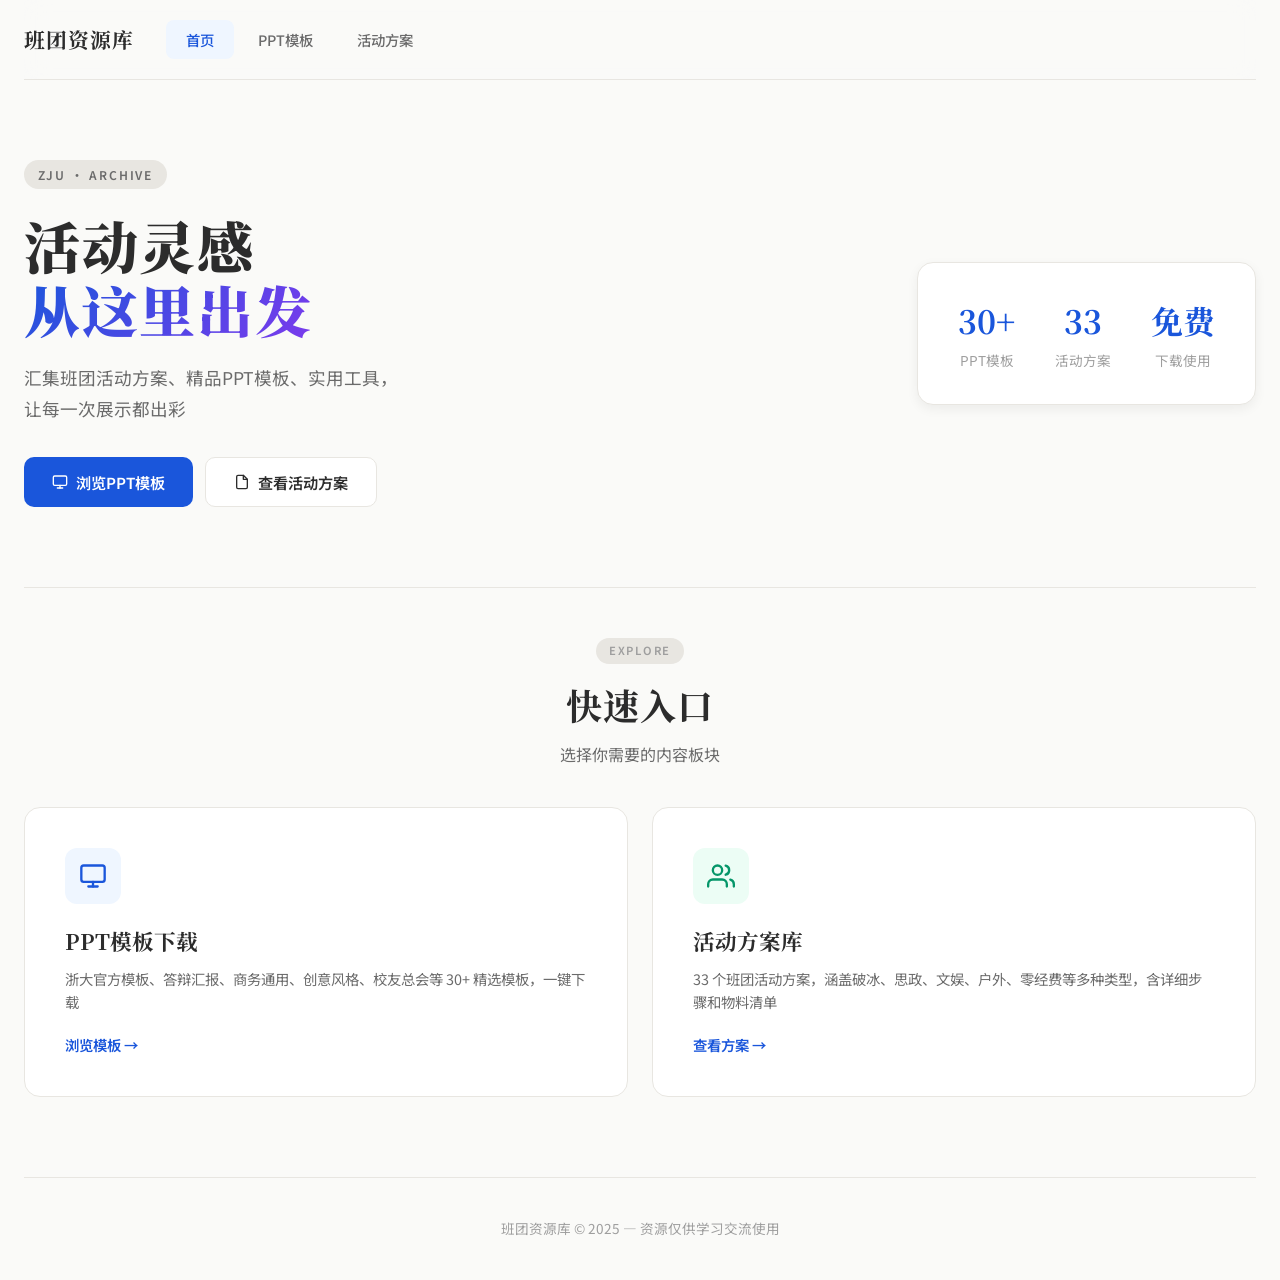
==== index.html @ 4f04fa29 "初始化班团资源库网站 - 首页：Hero + 快速入口导航 - PPT模板页：43个模板，分类筛选 + 预览 + 下载 - 活动方案页：33个方案，列表/详情视图 + 搜索筛选 - 39张PPT预览图" ====
<!DOCTYPE html>
<html lang="zh-CN">
<head>
    <meta charset="UTF-8">
    <meta name="viewport" content="width=device-width, initial-scale=1.0">
    <title>班团资源库 — 活动灵感 · PPT模板</title>
    <link rel="stylesheet" href="common.css">
    <style>
        /* ========== Hero ========== */
        .hero {
            padding: 5rem 0;
            display: flex;
            justify-content: space-between;
            align-items: center;
            gap: 4rem;
        }

        .hero-content { flex: 1; }

        .hero-badge {
            display: inline-block;
            padding: 0.3rem 0.85rem;
            background: var(--border);
            border-radius: 999px;
            font-size: 0.75rem;
            font-weight: 600;
            letter-spacing: 0.15em;
            color: var(--text-secondary);
            margin-bottom: 1.5rem;
        }

        .hero-title {
            font-family: var(--serif);
            font-size: 3.5rem;
            font-weight: 900;
            line-height: 1.15;
            letter-spacing: 0.03em;
            margin-bottom: 1.25rem;
        }

        .hero-highlight {
            background: linear-gradient(135deg, #1A56DB 0%, #7C3AED 100%);
            -webkit-background-clip: text;
            -webkit-text-fill-color: transparent;
            background-clip: text;
        }

        .hero-desc {
            font-size: 1.1rem;
            color: var(--text-secondary);
            line-height: 1.8;
            margin-bottom: 2rem;
        }

        .hero-actions { display: flex; gap: 0.75rem; flex-wrap: wrap; }

        .hero-stats {
            display: flex;
            gap: 2.5rem;
            padding: 2rem 2.5rem;
            background: var(--surface);
            border-radius: var(--radius-lg);
            box-shadow: var(--shadow-md);
            border: 1px solid var(--border);
        }

        .stat-item { display: flex; flex-direction: column; align-items: center; }
        .stat-number { font-family: var(--serif); font-size: 2rem; font-weight: 700; color: var(--primary); }
        .stat-label { font-size: 0.85rem; color: var(--text-muted); margin-top: 0.25rem; }

        /* ========== Nav Cards ========== */
        .nav-cards {
            padding: 3rem 0 5rem;
            border-top: 1px solid var(--border);
        }

        .nav-cards-grid {
            display: grid;
            grid-template-columns: repeat(auto-fit, minmax(360px, 1fr));
            gap: 1.5rem;
        }

        .nav-card {
            display: flex;
            flex-direction: column;
            padding: 2.5rem;
            background: var(--surface);
            border: 1px solid var(--border);
            border-radius: var(--radius-lg);
            text-decoration: none;
            color: var(--text);
            transition: all 0.3s;
            position: relative;
            overflow: hidden;
        }

        .nav-card:hover {
            transform: translateY(-4px);
            box-shadow: var(--shadow-lg);
            border-color: #D0D0D0;
        }

        .nav-card-icon {
            width: 56px;
            height: 56px;
            border-radius: var(--radius);
            display: flex;
            align-items: center;
            justify-content: center;
            margin-bottom: 1.25rem;
            font-size: 1.5rem;
        }

        .icon-ppt { background: #EFF6FF; color: var(--primary); }
        .icon-activities { background: #ECFDF5; color: #059669; }

        .nav-card h3 {
            font-family: var(--serif);
            font-size: 1.35rem;
            font-weight: 700;
            margin-bottom: 0.5rem;
        }

        .nav-card p {
            color: var(--text-secondary);
            font-size: 0.9rem;
            line-height: 1.6;
            flex: 1;
        }

        .nav-card-arrow {
            margin-top: 1.25rem;
            display: inline-flex;
            align-items: center;
            gap: 0.35rem;
            font-weight: 600;
            font-size: 0.9rem;
            color: var(--primary);
        }

        /* ========== Responsive ========== */
        @media (max-width: 900px) {
            .hero { flex-direction: column; padding: 3rem 0; gap: 2rem; }
            .hero-title { font-size: 2.5rem; }
            .hero-stats { width: 100%; justify-content: center; gap: 2rem; }
        }

        @media (max-width: 600px) {
            .hero-title { font-size: 2rem; }
            .hero-desc { font-size: 0.95rem; }
            .hero-stats { padding: 1.5rem; gap: 1.5rem; }
            .stat-number { font-size: 1.5rem; }
            .nav-cards-grid { grid-template-columns: 1fr; }
        }
    </style>
</head>
<body>

    <div class="container">
        <!-- Header -->
        <header class="site-header">
            <div class="header-left">
                <a href="index.html" class="header-logo">班团资源库</a>
                <nav class="header-nav">
                    <a href="index.html" class="nav-link active">首页</a>
                    <a href="ppt.html" class="nav-link">PPT模板</a>
                    <a href="activities.html" class="nav-link">活动方案</a>
                </nav>
            </div>
        </header>

        <!-- Hero -->
        <section class="hero">
            <div class="hero-content">
                <span class="hero-badge">ZJU · ARCHIVE</span>
                <h1 class="hero-title">活动灵感<br><span class="hero-highlight">从这里出发</span></h1>
                <p class="hero-desc">汇集班团活动方案、精品PPT模板、实用工具，<br>让每一次展示都出彩</p>
                <div class="hero-actions">
                    <a href="ppt.html" class="btn-primary">
                        <svg xmlns="http://www.w3.org/2000/svg" width="16" height="16" viewBox="0 0 24 24" fill="none" stroke="currentColor" stroke-width="2" stroke-linecap="round" stroke-linejoin="round"><rect x="2" y="3" width="20" height="14" rx="2" ry="2"></rect><line x1="8" y1="21" x2="16" y2="21"></line><line x1="12" y1="17" x2="12" y2="21"></line></svg>
                        浏览PPT模板
                    </a>
                    <a href="activities.html" class="btn-secondary">
                        <svg xmlns="http://www.w3.org/2000/svg" width="16" height="16" viewBox="0 0 24 24" fill="none" stroke="currentColor" stroke-width="2" stroke-linecap="round" stroke-linejoin="round"><path d="M14 2H6a2 2 0 0 0-2 2v16a2 2 0 0 0 2 2h12a2 2 0 0 0 2-2V8z"></path><polyline points="14 2 14 8 20 8"></polyline></svg>
                        查看活动方案
                    </a>
                </div>
            </div>
            <div class="hero-stats">
                <div class="stat-item">
                    <span class="stat-number">30+</span>
                    <span class="stat-label">PPT模板</span>
                </div>
                <div class="stat-item">
                    <span class="stat-number">33</span>
                    <span class="stat-label">活动方案</span>
                </div>
                <div class="stat-item">
                    <span class="stat-number">免费</span>
                    <span class="stat-label">下载使用</span>
                </div>
            </div>
        </section>

        <!-- Quick Nav -->
        <section class="nav-cards">
            <div class="section-header">
                <span class="section-tag">EXPLORE</span>
                <h2 class="section-title">快速入口</h2>
                <p class="section-desc">选择你需要的内容板块</p>
            </div>
            <div class="nav-cards-grid">
                <a href="ppt.html" class="nav-card">
                    <div class="nav-card-icon icon-ppt">
                        <svg xmlns="http://www.w3.org/2000/svg" width="28" height="28" viewBox="0 0 24 24" fill="none" stroke="currentColor" stroke-width="2" stroke-linecap="round" stroke-linejoin="round"><rect x="2" y="3" width="20" height="14" rx="2" ry="2"></rect><line x1="8" y1="21" x2="16" y2="21"></line><line x1="12" y1="17" x2="12" y2="21"></line></svg>
                    </div>
                    <h3>PPT模板下载</h3>
                    <p>浙大官方模板、答辩汇报、商务通用、创意风格、校友总会等 30+ 精选模板，一键下载</p>
                    <span class="nav-card-arrow">浏览模板 →</span>
                </a>
                <a href="activities.html" class="nav-card">
                    <div class="nav-card-icon icon-activities">
                        <svg xmlns="http://www.w3.org/2000/svg" width="28" height="28" viewBox="0 0 24 24" fill="none" stroke="currentColor" stroke-width="2" stroke-linecap="round" stroke-linejoin="round"><path d="M17 21v-2a4 4 0 0 0-4-4H5a4 4 0 0 0-4 4v2"></path><circle cx="9" cy="7" r="4"></circle><path d="M23 21v-2a4 4 0 0 0-3-3.87"></path><path d="M16 3.13a4 4 0 0 1 0 7.75"></path></svg>
                    </div>
                    <h3>活动方案库</h3>
                    <p>33 个班团活动方案，涵盖破冰、思政、文娱、户外、零经费等多种类型，含详细步骤和物料清单</p>
                    <span class="nav-card-arrow">查看方案 →</span>
                </a>
            </div>
        </section>

        <!-- Footer -->
        <footer class="site-footer">
            <p>班团资源库 &copy; 2025 — 资源仅供学习交流使用</p>
        </footer>
    </div>

</body>
</html>
---- common.css ----
@import url('https://fonts.googleapis.com/css2?family=Noto+Serif+SC:wght@400;600;700;900&family=Noto+Sans+SC:wght@300;400;500;600;700&display=swap');

:root {
    --bg: #FAFAF8;
    --surface: #FFFFFF;
    --border: #E8E6E1;
    --text: #2C2C2C;
    --text-secondary: #6B6B6B;
    --text-muted: #9E9E9E;
    --primary: #1A56DB;
    --primary-hover: #1E40AF;
    --primary-light: #EFF6FF;
    --shadow-sm: 0 1px 2px rgba(0,0,0,0.04);
    --shadow-md: 0 4px 12px rgba(0,0,0,0.06);
    --shadow-lg: 0 12px 32px rgba(0,0,0,0.08);
    --radius: 12px;
    --radius-lg: 16px;
    --serif: 'Noto Serif SC', serif;
    --sans: 'Noto Sans SC', sans-serif;
}

* { box-sizing: border-box; margin: 0; padding: 0; }

html { scroll-behavior: smooth; }

body {
    background-color: var(--bg);
    font-family: var(--sans);
    color: var(--text);
    line-height: 1.6;
    -webkit-font-smoothing: antialiased;
}

.container {
    max-width: 1280px;
    margin: 0 auto;
    padding: 0 1.5rem;
}

/* ========== Shared Header / Nav ========== */
.site-header {
    display: flex;
    justify-content: space-between;
    align-items: center;
    padding: 1.25rem 0;
    border-bottom: 1px solid var(--border);
    position: sticky;
    top: 0;
    background: rgba(250,250,248,0.85);
    backdrop-filter: blur(12px);
    z-index: 100;
}

.header-left { display: flex; align-items: center; gap: 2rem; }

.header-logo {
    font-family: var(--serif);
    font-size: 1.3rem;
    font-weight: 700;
    letter-spacing: 0.05em;
    color: var(--text);
    text-decoration: none;
}

.header-nav { display: flex; gap: 0.25rem; }

.nav-link {
    padding: 0.5rem 1.25rem;
    border-radius: 8px;
    text-decoration: none;
    color: var(--text-secondary);
    font-size: 0.9rem;
    font-weight: 500;
    transition: all 0.2s;
}
.nav-link:hover { color: var(--text); background: var(--border); }
.nav-link.active { color: var(--primary); background: var(--primary-light); }

/* ========== Section Headers ========== */
.section-header {
    text-align: center;
    margin-bottom: 2.5rem;
}

.section-tag {
    display: inline-block;
    padding: 0.25rem 0.85rem;
    background: var(--border);
    border-radius: 999px;
    font-size: 0.7rem;
    font-weight: 600;
    letter-spacing: 0.15em;
    color: var(--text-muted);
    margin-bottom: 0.75rem;
}

.section-title {
    font-family: var(--serif);
    font-size: 2.25rem;
    font-weight: 700;
    letter-spacing: 0.03em;
    margin-bottom: 0.5rem;
}

.section-desc {
    color: var(--text-secondary);
    font-size: 1rem;
}

/* ========== Buttons ========== */
.btn-primary, .btn-secondary {
    display: inline-flex;
    align-items: center;
    gap: 0.5rem;
    padding: 0.75rem 1.75rem;
    border-radius: 10px;
    font-size: 0.95rem;
    font-weight: 600;
    text-decoration: none;
    transition: all 0.25s;
    cursor: pointer;
    font-family: var(--sans);
}

.btn-primary {
    background: var(--primary);
    color: #fff;
    border: none;
}
.btn-primary:hover { background: var(--primary-hover); transform: translateY(-1px); box-shadow: var(--shadow-md); }

.btn-secondary {
    background: var(--surface);
    color: var(--text);
    border: 1px solid var(--border);
}
.btn-secondary:hover { border-color: #C0C0C0; background: #F5F5F2; transform: translateY(-1px); }

/* ========== Footer ========== */
.site-footer {
    text-align: center;
    padding: 2.5rem 0;
    border-top: 1px solid var(--border);
    color: var(--text-muted);
    font-size: 0.85rem;
}

/* ========== Responsive ========== */
@media (max-width: 900px) {
    .section-title { font-size: 1.75rem; }
}

@media (max-width: 600px) {
    .container { padding: 0 1rem; }
    .section-title { font-size: 1.5rem; }
    .header-nav { gap: 0; }
    .nav-link { padding: 0.4rem 0.75rem; font-size: 0.8rem; }
    .site-header { flex-direction: column; gap: 0.75rem; align-items: flex-start; }
}
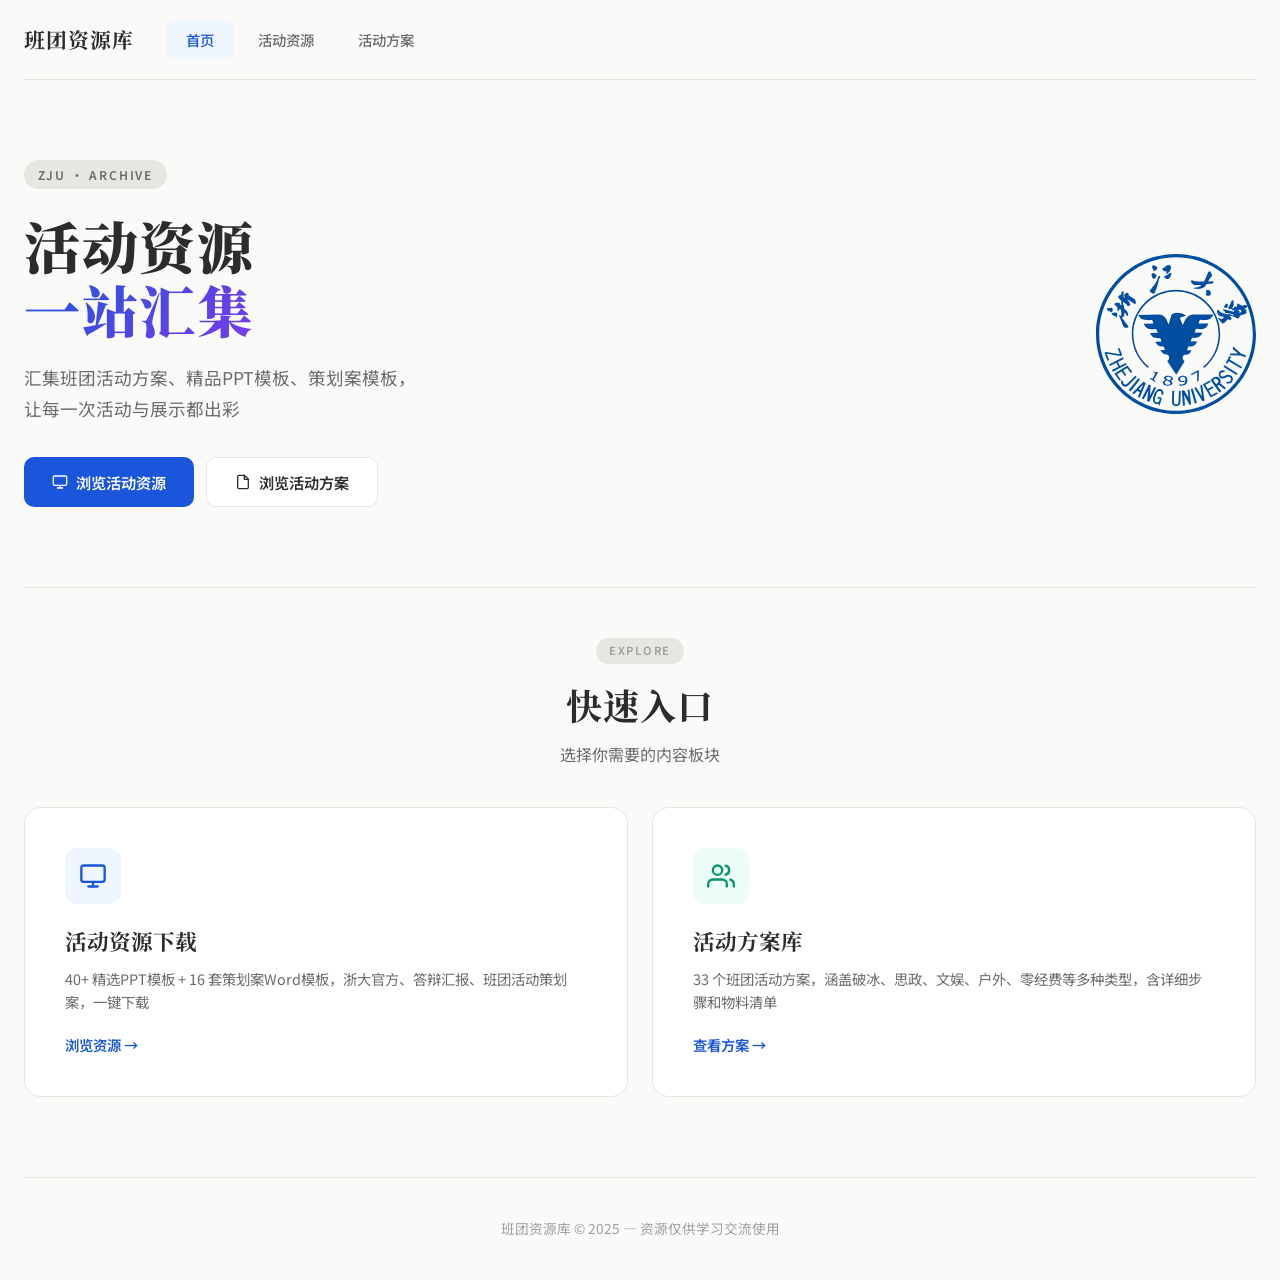
==== commit 7e9eae5b: "整合活动资源模块：合并PPT模板与策划案模板，新增活动方案独立入口 - 新增 resources.html 活动资源页（PPT模板 + 策划案模板双标签页） - 新增 proposals.js 策划案" ====
--- a/index.html
+++ b/index.html
@@ -3,7 +3,7 @@
 <head>
     <meta charset="UTF-8">
     <meta name="viewport" content="width=device-width, initial-scale=1.0">
-    <title>班团资源库 — 活动灵感 · PPT模板</title>
+    <title>班团资源库 — 活动资源一站汇集</title>
     <link rel="stylesheet" href="common.css">
     <style>
         /* ========== Hero ========== */
@@ -54,19 +54,12 @@
 
         .hero-actions { display: flex; gap: 0.75rem; flex-wrap: wrap; }
 
-        .hero-stats {
-            display: flex;
-            gap: 2.5rem;
-            padding: 2rem 2.5rem;
-            background: var(--surface);
-            border-radius: var(--radius-lg);
-            box-shadow: var(--shadow-md);
-            border: 1px solid var(--border);
-        }
-
-        .stat-item { display: flex; flex-direction: column; align-items: center; }
-        .stat-number { font-family: var(--serif); font-size: 2rem; font-weight: 700; color: var(--primary); }
-        .stat-label { font-size: 0.85rem; color: var(--text-muted); margin-top: 0.25rem; }
+        .hero-emblem {
+            flex-shrink: 0;
+            display: flex;
+            align-items: center;
+            justify-content: center;
+        }
 
         /* ========== Nav Cards ========== */
         .nav-cards {
@@ -142,14 +135,12 @@
         @media (max-width: 900px) {
             .hero { flex-direction: column; padding: 3rem 0; gap: 2rem; }
             .hero-title { font-size: 2.5rem; }
-            .hero-stats { width: 100%; justify-content: center; gap: 2rem; }
+            .hero-emblem { align-self: center; }
         }
 
         @media (max-width: 600px) {
             .hero-title { font-size: 2rem; }
             .hero-desc { font-size: 0.95rem; }
-            .hero-stats { padding: 1.5rem; gap: 1.5rem; }
-            .stat-number { font-size: 1.5rem; }
             .nav-cards-grid { grid-template-columns: 1fr; }
         }
     </style>
@@ -163,7 +154,7 @@
                 <a href="index.html" class="header-logo">班团资源库</a>
                 <nav class="header-nav">
                     <a href="index.html" class="nav-link active">首页</a>
-                    <a href="ppt.html" class="nav-link">PPT模板</a>
+                    <a href="resources.html" class="nav-link">活动资源</a>
                     <a href="activities.html" class="nav-link">活动方案</a>
                 </nav>
             </div>
@@ -173,32 +164,21 @@
         <section class="hero">
             <div class="hero-content">
                 <span class="hero-badge">ZJU · ARCHIVE</span>
-                <h1 class="hero-title">活动灵感<br><span class="hero-highlight">从这里出发</span></h1>
-                <p class="hero-desc">汇集班团活动方案、精品PPT模板、实用工具，<br>让每一次展示都出彩</p>
+                <h1 class="hero-title">活动资源<br><span class="hero-highlight">一站汇集</span></h1>
+                <p class="hero-desc">汇集班团活动方案、精品PPT模板、策划案模板，<br>让每一次活动与展示都出彩</p>
                 <div class="hero-actions">
-                    <a href="ppt.html" class="btn-primary">
+                    <a href="resources.html" class="btn-primary">
                         <svg xmlns="http://www.w3.org/2000/svg" width="16" height="16" viewBox="0 0 24 24" fill="none" stroke="currentColor" stroke-width="2" stroke-linecap="round" stroke-linejoin="round"><rect x="2" y="3" width="20" height="14" rx="2" ry="2"></rect><line x1="8" y1="21" x2="16" y2="21"></line><line x1="12" y1="17" x2="12" y2="21"></line></svg>
-                        浏览PPT模板
+                        浏览活动资源
                     </a>
                     <a href="activities.html" class="btn-secondary">
                         <svg xmlns="http://www.w3.org/2000/svg" width="16" height="16" viewBox="0 0 24 24" fill="none" stroke="currentColor" stroke-width="2" stroke-linecap="round" stroke-linejoin="round"><path d="M14 2H6a2 2 0 0 0-2 2v16a2 2 0 0 0 2 2h12a2 2 0 0 0 2-2V8z"></path><polyline points="14 2 14 8 20 8"></polyline></svg>
-                        查看活动方案
+                        浏览活动方案
                     </a>
                 </div>
             </div>
-            <div class="hero-stats">
-                <div class="stat-item">
-                    <span class="stat-number">30+</span>
-                    <span class="stat-label">PPT模板</span>
-                </div>
-                <div class="stat-item">
-                    <span class="stat-number">33</span>
-                    <span class="stat-label">活动方案</span>
-                </div>
-                <div class="stat-item">
-                    <span class="stat-number">免费</span>
-                    <span class="stat-label">下载使用</span>
-                </div>
+            <div class="hero-emblem">
+                <img src="zju-logo.svg" alt="浙江大学" width="160" height="160" style="display:block;">
             </div>
         </section>
 
@@ -210,13 +190,13 @@
                 <p class="section-desc">选择你需要的内容板块</p>
             </div>
             <div class="nav-cards-grid">
-                <a href="ppt.html" class="nav-card">
+                <a href="resources.html" class="nav-card">
                     <div class="nav-card-icon icon-ppt">
                         <svg xmlns="http://www.w3.org/2000/svg" width="28" height="28" viewBox="0 0 24 24" fill="none" stroke="currentColor" stroke-width="2" stroke-linecap="round" stroke-linejoin="round"><rect x="2" y="3" width="20" height="14" rx="2" ry="2"></rect><line x1="8" y1="21" x2="16" y2="21"></line><line x1="12" y1="17" x2="12" y2="21"></line></svg>
                     </div>
-                    <h3>PPT模板下载</h3>
-                    <p>浙大官方模板、答辩汇报、商务通用、创意风格、校友总会等 30+ 精选模板，一键下载</p>
-                    <span class="nav-card-arrow">浏览模板 →</span>
+                    <h3>活动资源下载</h3>
+                    <p>40+ 精选PPT模板 + 16 套策划案Word模板，浙大官方、答辩汇报、班团活动策划案，一键下载</p>
+                    <span class="nav-card-arrow">浏览资源 →</span>
                 </a>
                 <a href="activities.html" class="nav-card">
                     <div class="nav-card-icon icon-activities">
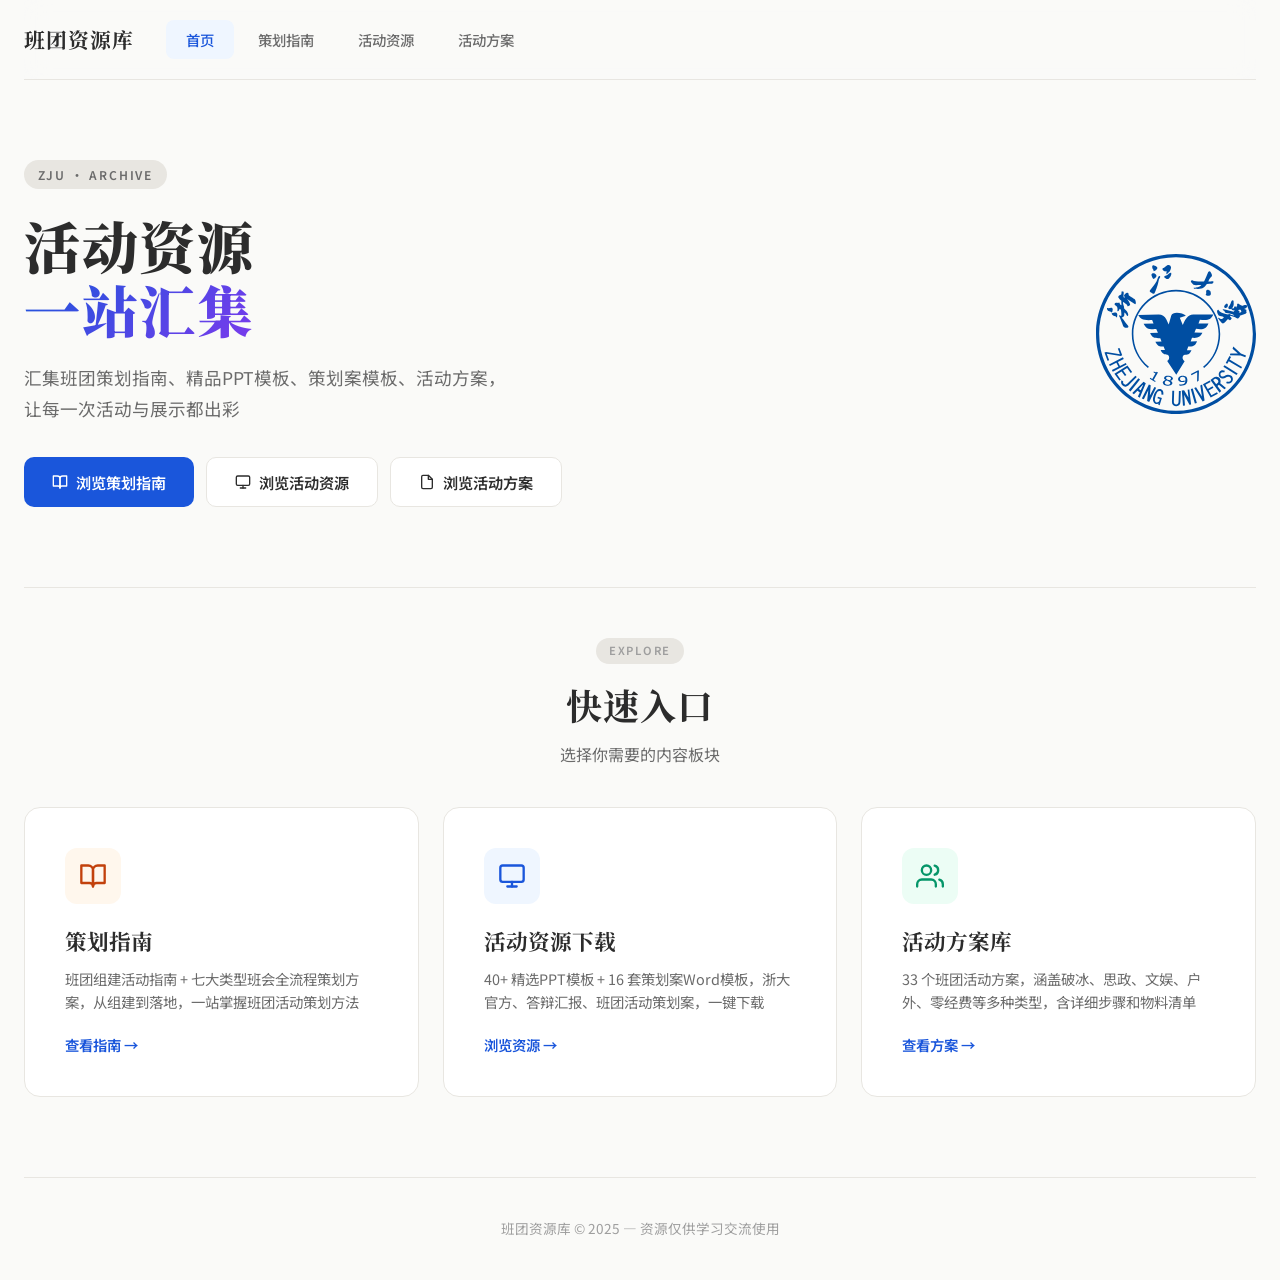
==== commit f1bf5b5b: "新增策划指南板块：班团组建活动指南 + 七大类型班会策划方案，置于导航首位" ====
--- a/index.html
+++ b/index.html
@@ -106,6 +106,7 @@
 
         .icon-ppt { background: #EFF6FF; color: var(--primary); }
         .icon-activities { background: #ECFDF5; color: #059669; }
+        .icon-guide { background: #FFF7ED; color: #C2410C; }
 
         .nav-card h3 {
             font-family: var(--serif);
@@ -154,6 +155,7 @@
                 <a href="index.html" class="header-logo">班团资源库</a>
                 <nav class="header-nav">
                     <a href="index.html" class="nav-link active">首页</a>
+                    <a href="guide.html" class="nav-link">策划指南</a>
                     <a href="resources.html" class="nav-link">活动资源</a>
                     <a href="activities.html" class="nav-link">活动方案</a>
                 </nav>
@@ -165,9 +167,13 @@
             <div class="hero-content">
                 <span class="hero-badge">ZJU · ARCHIVE</span>
                 <h1 class="hero-title">活动资源<br><span class="hero-highlight">一站汇集</span></h1>
-                <p class="hero-desc">汇集班团活动方案、精品PPT模板、策划案模板，<br>让每一次活动与展示都出彩</p>
+                <p class="hero-desc">汇集班团策划指南、精品PPT模板、策划案模板、活动方案，<br>让每一次活动与展示都出彩</p>
                 <div class="hero-actions">
-                    <a href="resources.html" class="btn-primary">
+                    <a href="guide.html" class="btn-primary">
+                        <svg xmlns="http://www.w3.org/2000/svg" width="16" height="16" viewBox="0 0 24 24" fill="none" stroke="currentColor" stroke-width="2" stroke-linecap="round" stroke-linejoin="round"><path d="M2 3h6a4 4 0 0 1 4 4v14a3 3 0 0 0-3-3H2z"></path><path d="M22 3h-6a4 4 0 0 0-4 4v14a3 3 0 0 1 3-3h7z"></path></svg>
+                        浏览策划指南
+                    </a>
+                    <a href="resources.html" class="btn-secondary">
                         <svg xmlns="http://www.w3.org/2000/svg" width="16" height="16" viewBox="0 0 24 24" fill="none" stroke="currentColor" stroke-width="2" stroke-linecap="round" stroke-linejoin="round"><rect x="2" y="3" width="20" height="14" rx="2" ry="2"></rect><line x1="8" y1="21" x2="16" y2="21"></line><line x1="12" y1="17" x2="12" y2="21"></line></svg>
                         浏览活动资源
                     </a>
@@ -190,6 +196,14 @@
                 <p class="section-desc">选择你需要的内容板块</p>
             </div>
             <div class="nav-cards-grid">
+                <a href="guide.html" class="nav-card">
+                    <div class="nav-card-icon icon-guide">
+                        <svg xmlns="http://www.w3.org/2000/svg" width="28" height="28" viewBox="0 0 24 24" fill="none" stroke="currentColor" stroke-width="2" stroke-linecap="round" stroke-linejoin="round"><path d="M2 3h6a4 4 0 0 1 4 4v14a3 3 0 0 0-3-3H2z"></path><path d="M22 3h-6a4 4 0 0 0-4 4v14a3 3 0 0 1 3-3h7z"></path></svg>
+                    </div>
+                    <h3>策划指南</h3>
+                    <p>班团组建活动指南 + 七大类型班会全流程策划方案，从组建到落地，一站掌握班团活动策划方法</p>
+                    <span class="nav-card-arrow">查看指南 →</span>
+                </a>
                 <a href="resources.html" class="nav-card">
                     <div class="nav-card-icon icon-ppt">
                         <svg xmlns="http://www.w3.org/2000/svg" width="28" height="28" viewBox="0 0 24 24" fill="none" stroke="currentColor" stroke-width="2" stroke-linecap="round" stroke-linejoin="round"><rect x="2" y="3" width="20" height="14" rx="2" ry="2"></rect><line x1="8" y1="21" x2="16" y2="21"></line><line x1="12" y1="17" x2="12" y2="21"></line></svg>
